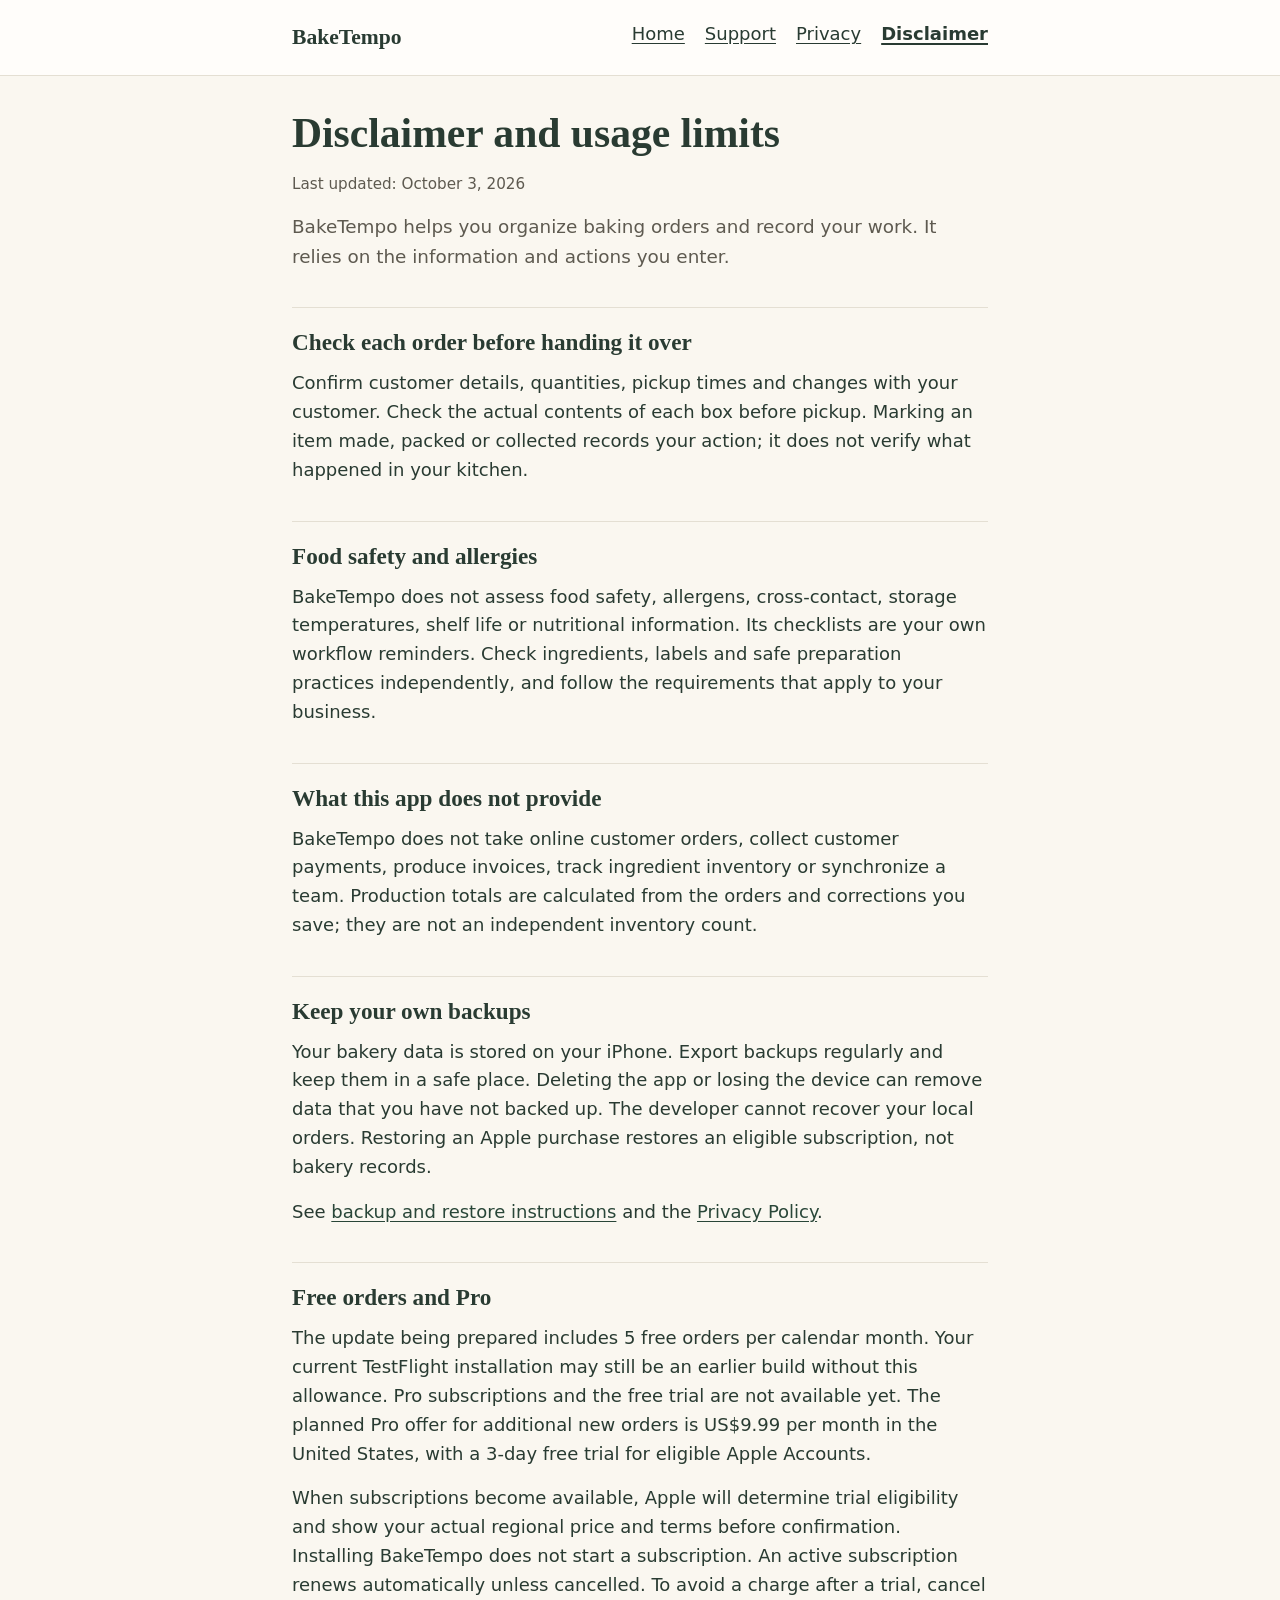
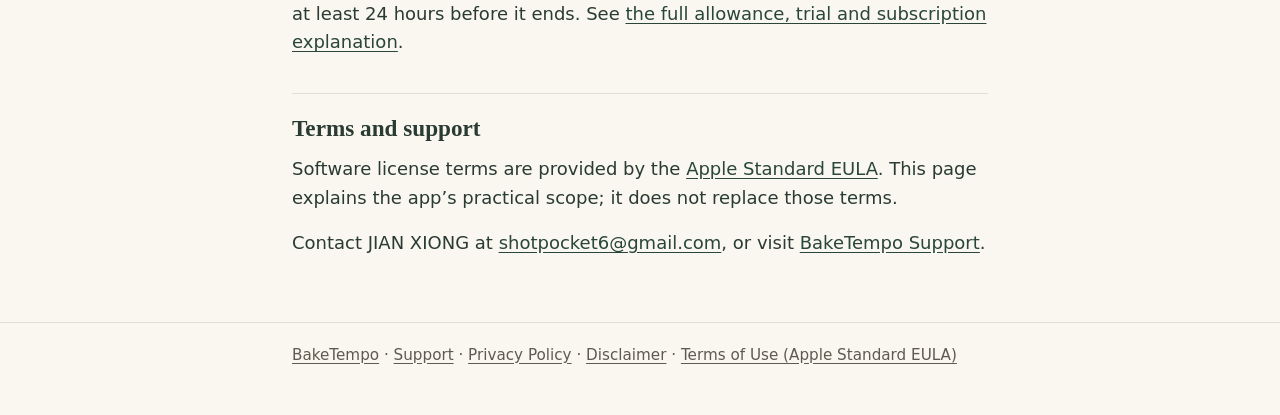
==== disclaimer.html @ bdfa401a "Publish BakeTempo support, privacy and usage pages" ====
<!doctype html>
<html lang="en">
<head>
  <meta charset="utf-8">
  <meta name="viewport" content="width=device-width, initial-scale=1">
  <meta name="color-scheme" content="light dark">
  <meta name="description" content="Usage limits for BakeTempo: order checks, food safety, backups and Apple subscriptions.">
  <title>Disclaimer · BakeTempo</title>
  <link rel="stylesheet" href="styles.css">
</head>
<body>
  <a class="skip-link" href="#main">Skip to content</a>
  <header class="site-header">
    <div class="inner">
      <a class="brand" href="index.html">BakeTempo</a>
      <nav aria-label="Site">
        <ul>
          <li><a href="index.html">Home</a></li>
          <li><a href="support.html">Support</a></li>
          <li><a href="privacy.html">Privacy</a></li>
          <li><a href="disclaimer.html" aria-current="page">Disclaimer</a></li>
        </ul>
      </nav>
    </div>
  </header>

  <main id="main">
    <h1>Disclaimer and usage limits</h1>
    <p class="meta">Last updated: October 3, 2026</p>
    <p class="lede">BakeTempo helps you organize baking orders and record your work. It relies on the information and actions you enter.</p>
    <section aria-labelledby="check-orders">
      <h2 id="check-orders">Check each order before handing it over</h2>
      <p>Confirm customer details, quantities, pickup times and changes with your customer. Check the actual contents of each box before pickup. Marking an item made, packed or collected records your action; it does not verify what happened in your kitchen.</p>
    </section>
    <section aria-labelledby="food-safety">
      <h2 id="food-safety">Food safety and allergies</h2>
      <p>BakeTempo does not assess food safety, allergens, cross-contact, storage temperatures, shelf life or nutritional information. Its checklists are your own workflow reminders. Check ingredients, labels and safe preparation practices independently, and follow the requirements that apply to your business.</p>
    </section>
    <section aria-labelledby="scope">
      <h2 id="scope">What this app does not provide</h2>
      <p>BakeTempo does not take online customer orders, collect customer payments, produce invoices, track ingredient inventory or synchronize a team. Production totals are calculated from the orders and corrections you save; they are not an independent inventory count.</p>
    </section>
    <section aria-labelledby="backup">
      <h2 id="backup">Keep your own backups</h2>
      <p>Your bakery data is stored on your iPhone. Export backups regularly and keep them in a safe place. Deleting the app or losing the device can remove data that you have not backed up. The developer cannot recover your local orders. Restoring an Apple purchase restores an eligible subscription, not bakery records.</p>
      <p>See <a href="support.html#backups">backup and restore instructions</a> and the <a href="privacy.html">Privacy Policy</a>.</p>
    </section>
    <section aria-labelledby="subscription">
      <h2 id="subscription">Free orders and Pro</h2>
      <p>The update being prepared includes 5 free orders per calendar month. Your current TestFlight installation may still be an earlier build without this allowance. Pro subscriptions and the free trial are not available yet. The planned Pro offer for additional new orders is US$9.99 per month in the United States, with a 3-day free trial for eligible Apple Accounts.</p>
      <p>When subscriptions become available, Apple will determine trial eligibility and show your actual regional price and terms before confirmation. Installing BakeTempo does not start a subscription. An active subscription renews automatically unless cancelled. To avoid a charge after a trial, cancel at least 24 hours before it ends. See <a href="support.html#pro">the full allowance, trial and subscription explanation</a>.</p>
    </section>
    <section aria-labelledby="terms">
      <h2 id="terms">Terms and support</h2>
      <p>Software license terms are provided by the <a href="https://www.apple.com/legal/internet-services/itunes/dev/stdeula/">Apple Standard EULA</a>. This page explains the app’s practical scope; it does not replace those terms.</p>
      <p>Contact JIAN XIONG at <a href="mailto:shotpocket6@gmail.com">shotpocket6@gmail.com</a>, or visit <a href="support.html">BakeTempo Support</a>.</p>
    </section>
  </main>

  <footer class="site-footer">
    <div class="inner">
      <p><a href="index.html">BakeTempo</a> · <a href="support.html">Support</a> · <a href="privacy.html">Privacy Policy</a> · <a href="disclaimer.html">Disclaimer</a> · <a href="https://www.apple.com/legal/internet-services/itunes/dev/stdeula/">Terms of Use (Apple Standard EULA)</a></p>
    </div>
  </footer>
</body>
</html>
---- styles.css ----
/* BakeTempo support site. Static, no remote fonts or assets; colors follow the app's light and dark tokens. */

:root {
  color-scheme: light dark;
  --background: #faf7f0;
  --surface: #fffdfa;
  --text: #293b32;
  --text-secondary: #5e5a50;
  --accent: #294638;
  --accent-text: #faf7f0;
  --border: #e4dfd3;
  --positive: #dee7cf;
  --warning-surface: #f1ddc6;
  --warning-text: #5c3f33;
  --focus: #294638;
}

@media (prefers-color-scheme: dark) {
  :root {
    --background: #19231e;
    --surface: #253028;
    --text: #f5f0e5;
    --text-secondary: #c3cabf;
    --accent: #c3d4ac;
    --accent-text: #19231e;
    --border: #435046;
    --positive: #344638;
    --warning-surface: #493a2d;
    --warning-text: #f0cdae;
    --focus: #c3d4ac;
  }
}

*,
*::before,
*::after {
  box-sizing: border-box;
}

html {
  -webkit-text-size-adjust: 100%;
  text-size-adjust: 100%;
}

body {
  margin: 0;
  background: var(--background);
  color: var(--text);
  font-family: -apple-system, BlinkMacSystemFont, "Segoe UI", system-ui, sans-serif;
  font-size: 1.0625rem;
  line-height: 1.6;
}

.skip-link {
  position: absolute;
  left: 1rem;
  top: -4rem;
  padding: 0.6rem 1rem;
  background: var(--accent);
  color: var(--accent-text);
  border-radius: 0.5rem;
  z-index: 10;
}

.skip-link:focus {
  top: 1rem;
}

.site-header {
  border-bottom: 1px solid var(--border);
  background: var(--surface);
}

.site-header .inner,
main,
.site-footer .inner {
  max-width: 46rem;
  margin: 0 auto;
  padding-left: 1.25rem;
  padding-right: 1.25rem;
}

.site-header .inner {
  display: flex;
  flex-wrap: wrap;
  align-items: center;
  justify-content: space-between;
  gap: 0.5rem 1.5rem;
  padding-top: 0.9rem;
  padding-bottom: 0.9rem;
}

.brand {
  font-family: ui-serif, "New York", Georgia, serif;
  font-size: 1.35rem;
  font-weight: 600;
  color: var(--text);
  text-decoration: none;
}

nav ul {
  display: flex;
  flex-wrap: wrap;
  gap: 0.25rem 1.25rem;
  margin: 0;
  padding: 0;
  list-style: none;
}

nav a {
  display: inline-block;
  padding: 0.35rem 0;
  color: var(--text);
  font-weight: 500;
}

nav a[aria-current="page"] {
  text-decoration-thickness: 2px;
  font-weight: 700;
}

main {
  padding-top: 2rem;
  padding-bottom: 3rem;
}

h1,
h2,
h3 {
  font-family: ui-serif, "New York", Georgia, serif;
  line-height: 1.25;
  font-weight: 600;
}

h1 {
  font-size: 2.1rem;
  margin: 0 0 0.75rem;
}

h2 {
  font-size: 1.45rem;
  margin: 2.25rem 0 0.75rem;
  padding-top: 1.25rem;
  border-top: 1px solid var(--border);
}

h3 {
  font-size: 1.15rem;
  margin: 1.5rem 0 0.5rem;
}

p,
ul,
ol {
  margin: 0 0 1rem;
}

ul,
ol {
  padding-left: 1.35rem;
}

li {
  margin-bottom: 0.4rem;
}

a {
  color: var(--accent);
  text-decoration: underline;
  text-underline-offset: 0.18em;
}

a:hover {
  text-decoration-thickness: 2px;
}

a:focus-visible,
.skip-link:focus-visible {
  outline: 3px solid var(--focus);
  outline-offset: 3px;
  border-radius: 0.25rem;
}

.lede {
  font-size: 1.15rem;
  color: var(--text-secondary);
}

.meta {
  color: var(--text-secondary);
  font-size: 0.95rem;
}

.card {
  background: var(--surface);
  border: 1px solid var(--border);
  border-radius: 1rem;
  padding: 1.1rem 1.25rem;
  margin: 1.25rem 0;
}

.card > :last-child {
  margin-bottom: 0;
}

.card > h2:first-child {
  margin-top: 0;
  padding-top: 0;
  border-top: 0;
}

.notice {
  background: var(--warning-surface);
  color: var(--warning-text);
  border-radius: 1rem;
  padding: 1.1rem 1.25rem;
  margin: 1.25rem 0;
}

.notice a {
  color: inherit;
}

.notice > :last-child {
  margin-bottom: 0;
}

.links {
  list-style: none;
  padding: 0;
}

.links li {
  margin-bottom: 0.6rem;
}

.site-footer {
  border-top: 1px solid var(--border);
  color: var(--text-secondary);
  font-size: 0.95rem;
}

.site-footer .inner {
  padding-top: 1.25rem;
  padding-bottom: 2rem;
}

.site-footer a {
  color: var(--text-secondary);
}

@media (min-width: 48rem) {
  body {
    font-size: 1.125rem;
  }

  h1 {
    font-size: 2.6rem;
  }
}

@media print {
  .site-header nav,
  .skip-link {
    display: none;
  }

  a {
    color: inherit;
  }
}
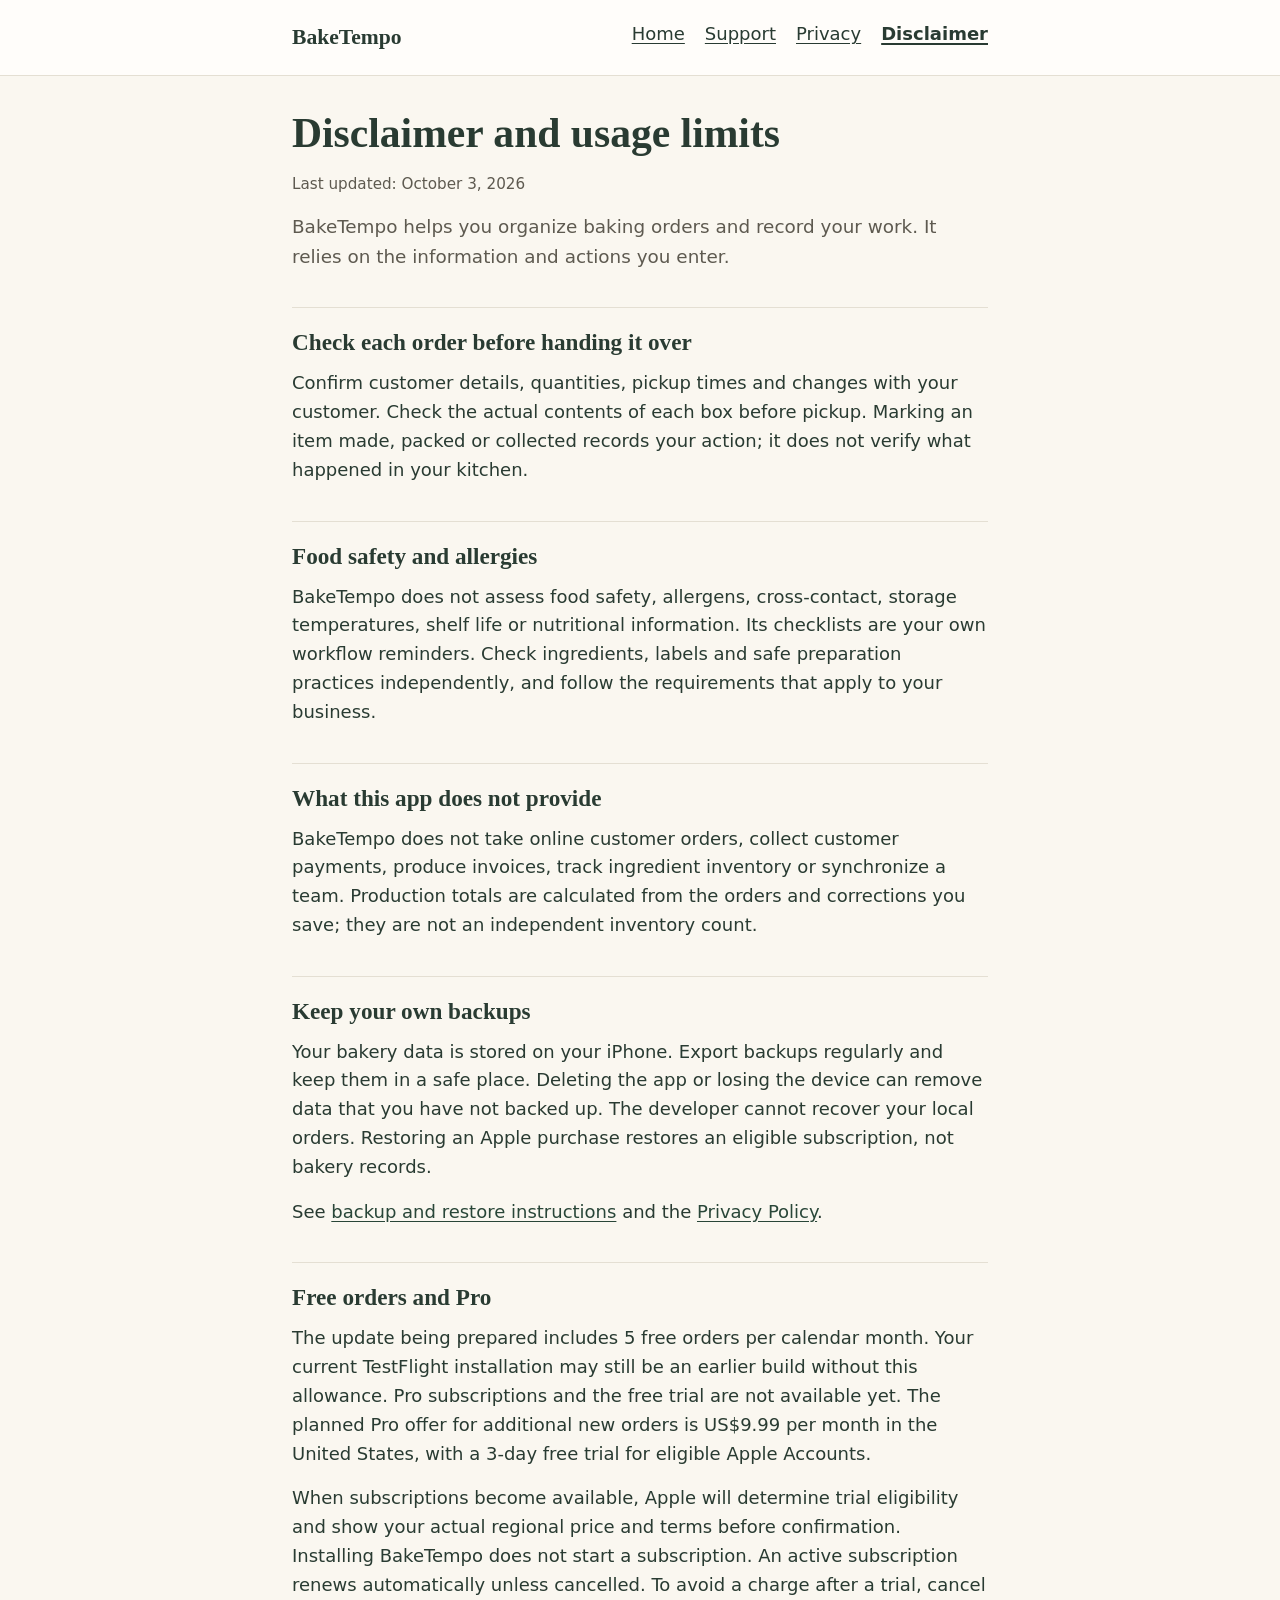
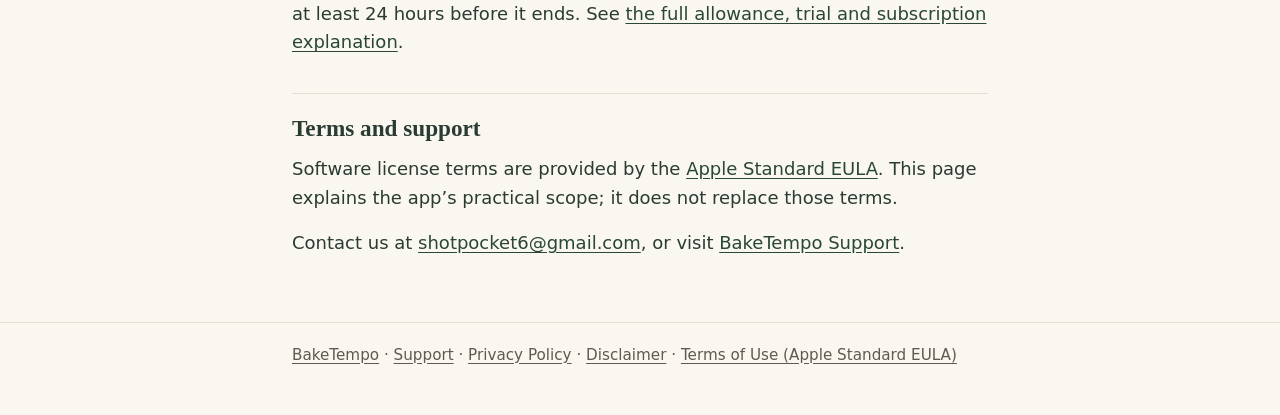
==== commit ad7e0d6b: "Remove personal name from public support contact" ====
--- a/disclaimer.html
+++ b/disclaimer.html
@@ -53,7 +53,7 @@
     <section aria-labelledby="terms">
       <h2 id="terms">Terms and support</h2>
       <p>Software license terms are provided by the <a href="https://www.apple.com/legal/internet-services/itunes/dev/stdeula/">Apple Standard EULA</a>. This page explains the app’s practical scope; it does not replace those terms.</p>
-      <p>Contact JIAN XIONG at <a href="mailto:shotpocket6@gmail.com">shotpocket6@gmail.com</a>, or visit <a href="support.html">BakeTempo Support</a>.</p>
+      <p>Contact us at <a href="mailto:shotpocket6@gmail.com">shotpocket6@gmail.com</a>, or visit <a href="support.html">BakeTempo Support</a>.</p>
     </section>
   </main>
 
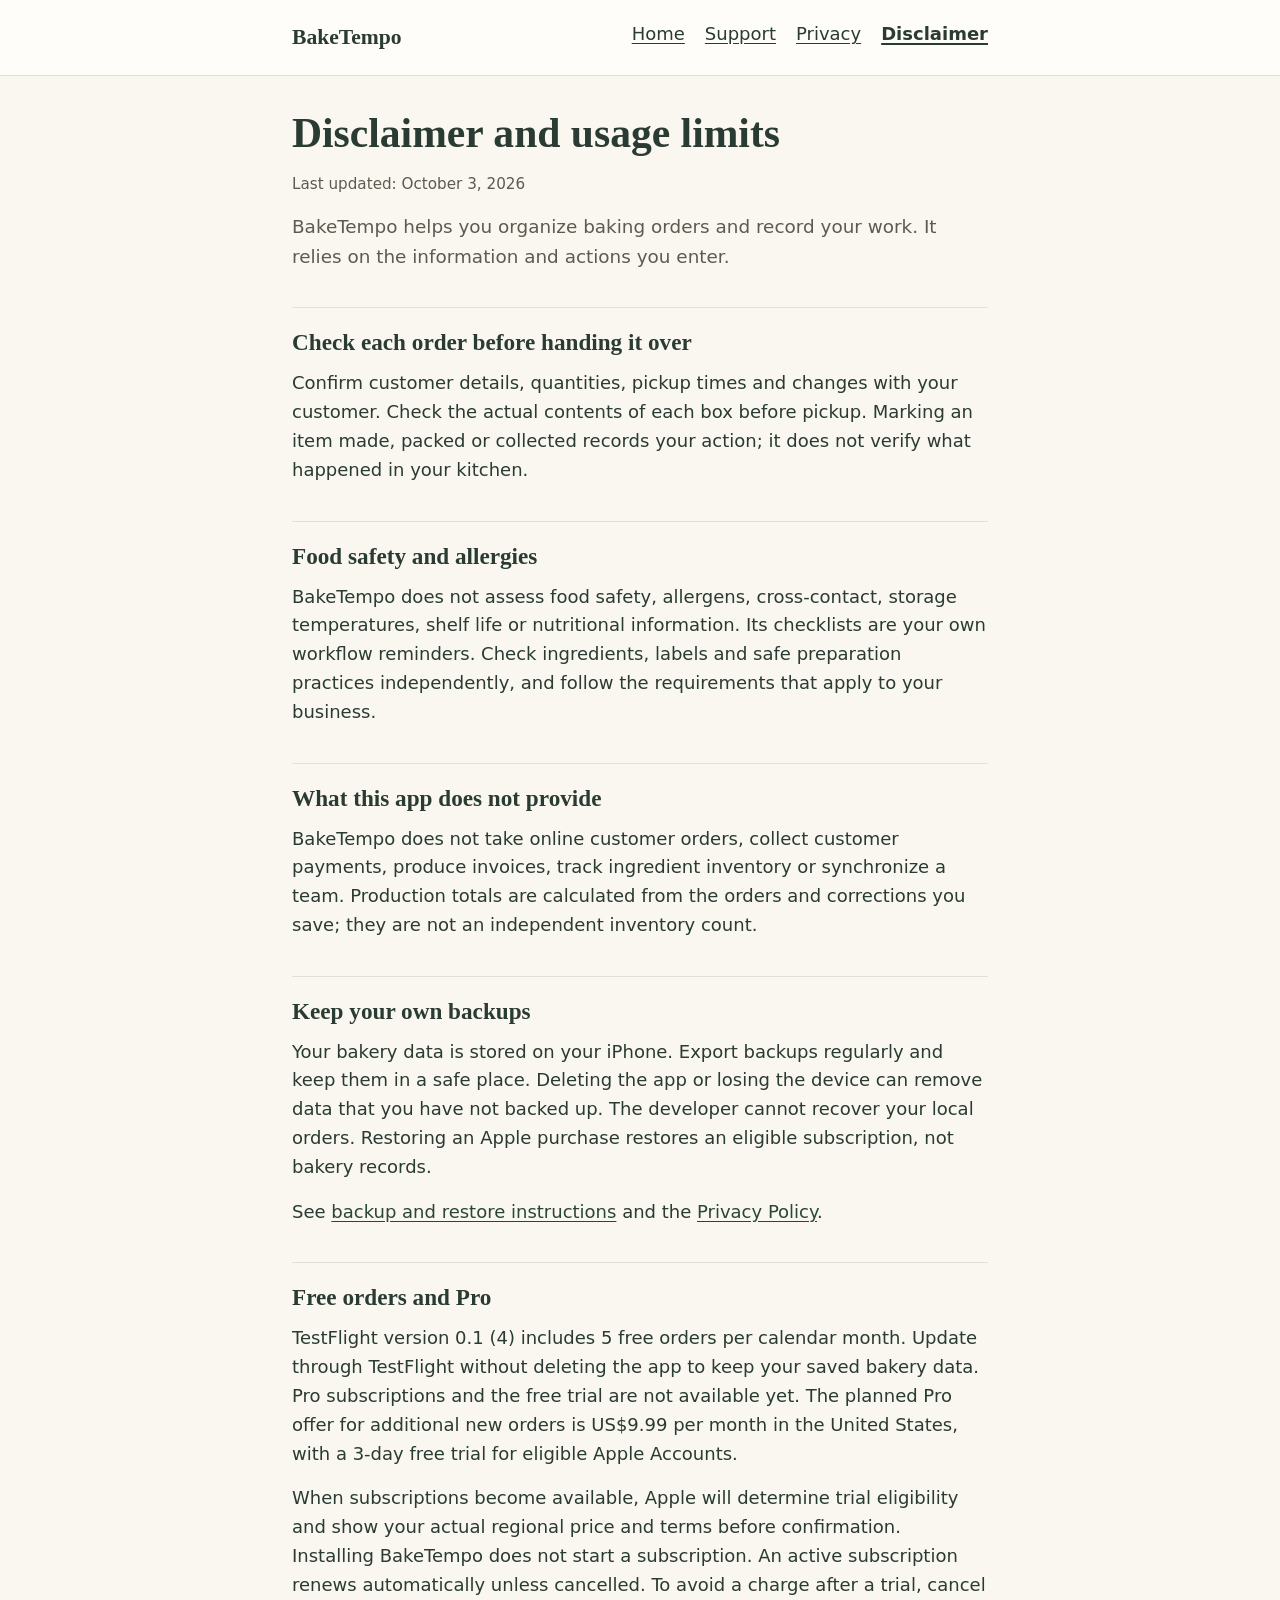
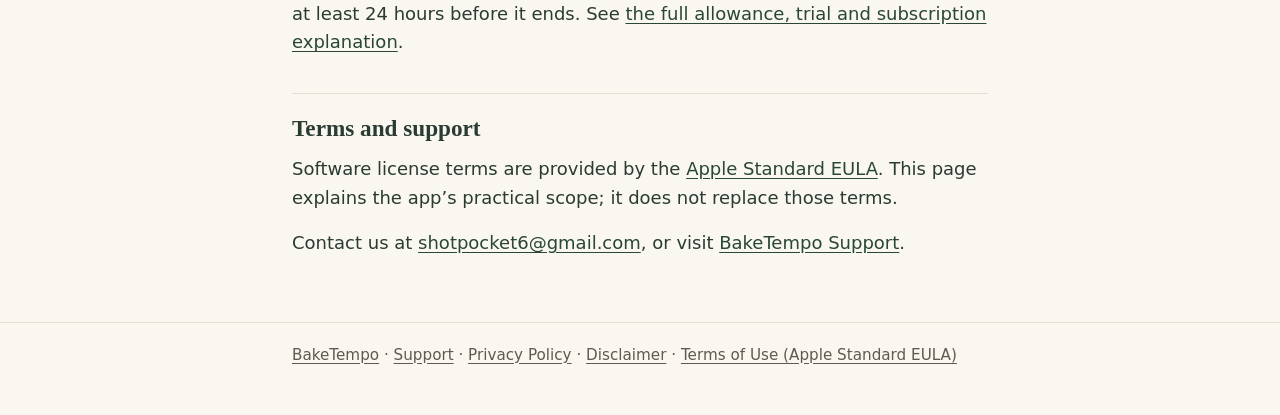
==== commit 958683c2: "docs: update build 4 support and remove sample guidance" ====
--- a/disclaimer.html
+++ b/disclaimer.html
@@ -47,7 +47,7 @@
     </section>
     <section aria-labelledby="subscription">
       <h2 id="subscription">Free orders and Pro</h2>
-      <p>The update being prepared includes 5 free orders per calendar month. Your current TestFlight installation may still be an earlier build without this allowance. Pro subscriptions and the free trial are not available yet. The planned Pro offer for additional new orders is US$9.99 per month in the United States, with a 3-day free trial for eligible Apple Accounts.</p>
+      <p>TestFlight version 0.1 (4) includes 5 free orders per calendar month. Update through TestFlight without deleting the app to keep your saved bakery data. Pro subscriptions and the free trial are not available yet. The planned Pro offer for additional new orders is US$9.99 per month in the United States, with a 3-day free trial for eligible Apple Accounts.</p>
       <p>When subscriptions become available, Apple will determine trial eligibility and show your actual regional price and terms before confirmation. Installing BakeTempo does not start a subscription. An active subscription renews automatically unless cancelled. To avoid a charge after a trial, cancel at least 24 hours before it ends. See <a href="support.html#pro">the full allowance, trial and subscription explanation</a>.</p>
     </section>
     <section aria-labelledby="terms">
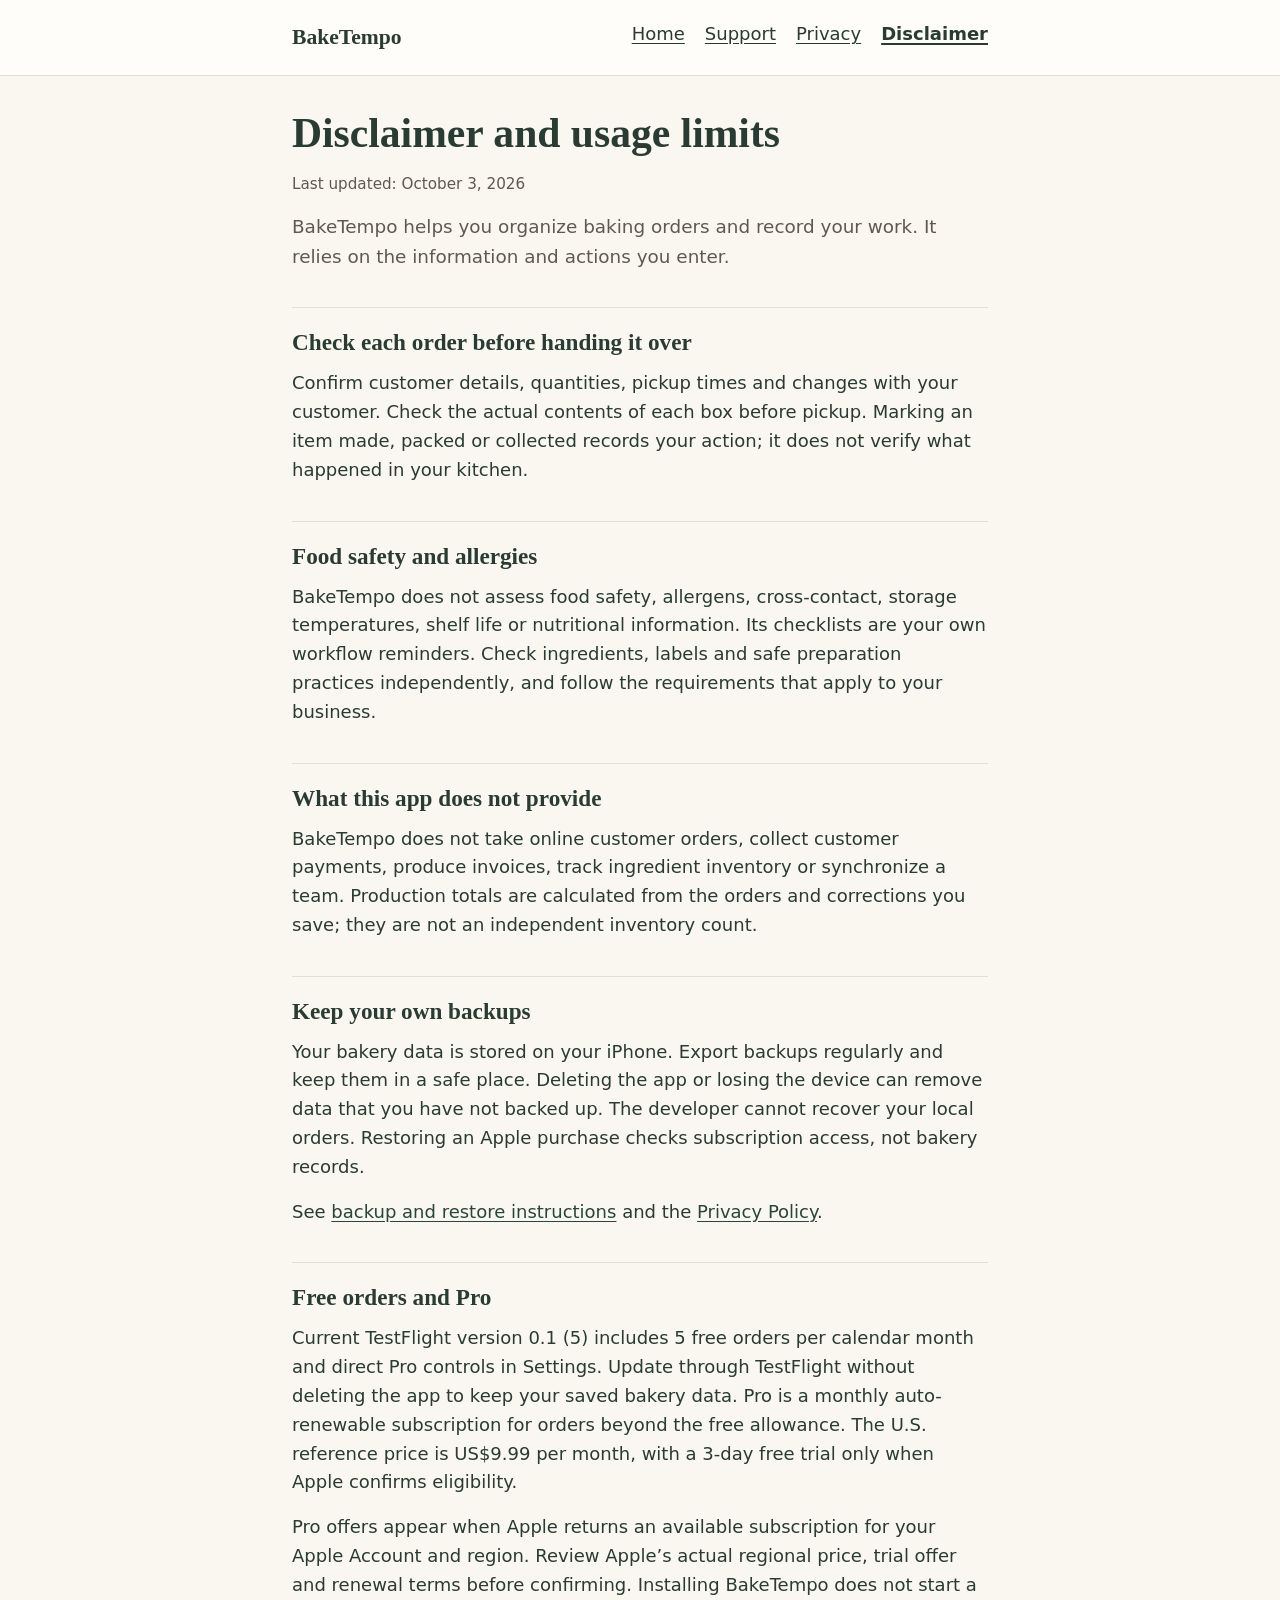
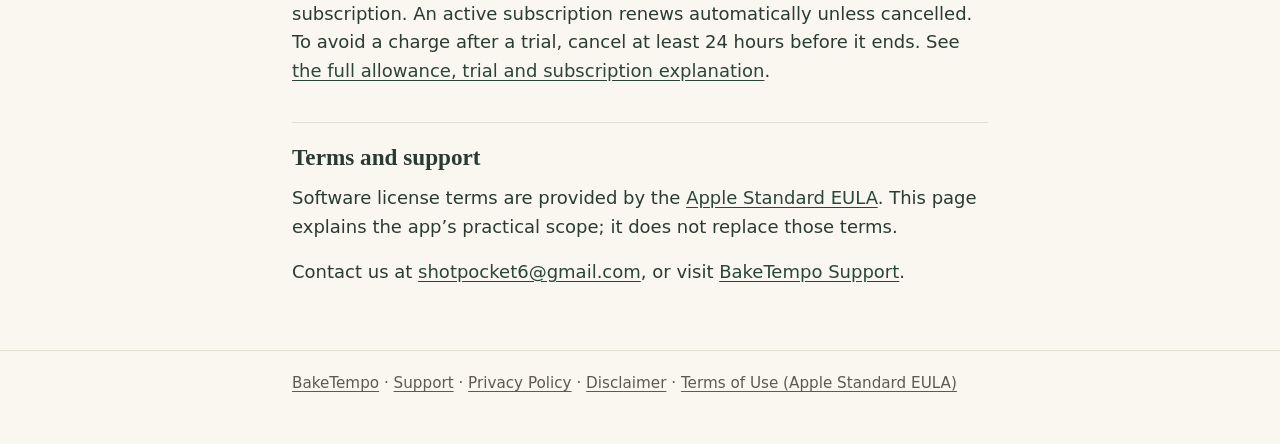
==== commit ec2d8b63: "Update support guidance for TestFlight build 5" ====
--- a/disclaimer.html
+++ b/disclaimer.html
@@ -42,13 +42,13 @@
     </section>
     <section aria-labelledby="backup">
       <h2 id="backup">Keep your own backups</h2>
-      <p>Your bakery data is stored on your iPhone. Export backups regularly and keep them in a safe place. Deleting the app or losing the device can remove data that you have not backed up. The developer cannot recover your local orders. Restoring an Apple purchase restores an eligible subscription, not bakery records.</p>
+      <p>Your bakery data is stored on your iPhone. Export backups regularly and keep them in a safe place. Deleting the app or losing the device can remove data that you have not backed up. The developer cannot recover your local orders. Restoring an Apple purchase checks subscription access, not bakery records.</p>
       <p>See <a href="support.html#backups">backup and restore instructions</a> and the <a href="privacy.html">Privacy Policy</a>.</p>
     </section>
     <section aria-labelledby="subscription">
       <h2 id="subscription">Free orders and Pro</h2>
-      <p>TestFlight version 0.1 (4) includes 5 free orders per calendar month. Update through TestFlight without deleting the app to keep your saved bakery data. Pro subscriptions and the free trial are not available yet. The planned Pro offer for additional new orders is US$9.99 per month in the United States, with a 3-day free trial for eligible Apple Accounts.</p>
-      <p>When subscriptions become available, Apple will determine trial eligibility and show your actual regional price and terms before confirmation. Installing BakeTempo does not start a subscription. An active subscription renews automatically unless cancelled. To avoid a charge after a trial, cancel at least 24 hours before it ends. See <a href="support.html#pro">the full allowance, trial and subscription explanation</a>.</p>
+      <p>Current TestFlight version 0.1 (5) includes 5 free orders per calendar month and direct Pro controls in Settings. Update through TestFlight without deleting the app to keep your saved bakery data. Pro is a monthly auto-renewable subscription for orders beyond the free allowance. The U.S. reference price is US$9.99 per month, with a 3-day free trial only when Apple confirms eligibility.</p>
+      <p>Pro offers appear when Apple returns an available subscription for your Apple Account and region. Review Apple’s actual regional price, trial offer and renewal terms before confirming. Installing BakeTempo does not start a subscription. An active subscription renews automatically unless cancelled. To avoid a charge after a trial, cancel at least 24 hours before it ends. See <a href="support.html#pro">the full allowance, trial and subscription explanation</a>.</p>
     </section>
     <section aria-labelledby="terms">
       <h2 id="terms">Terms and support</h2>
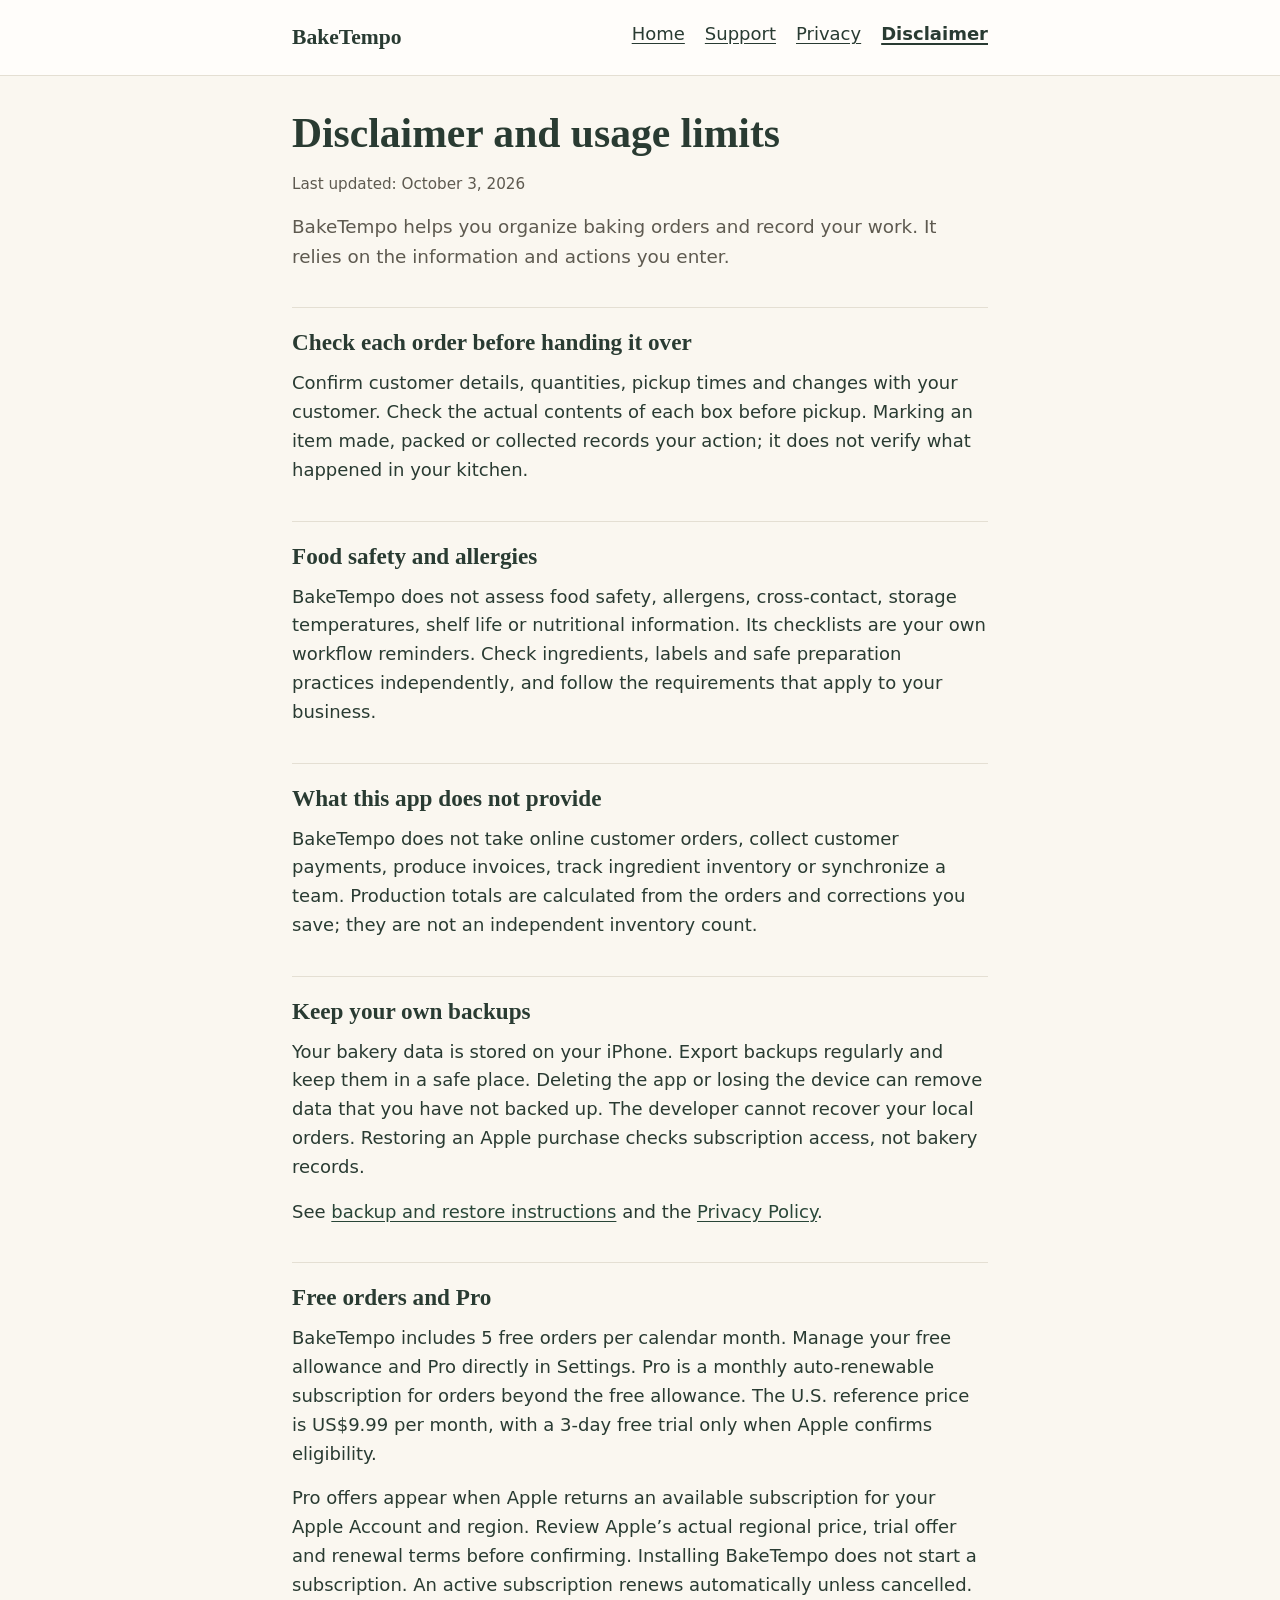
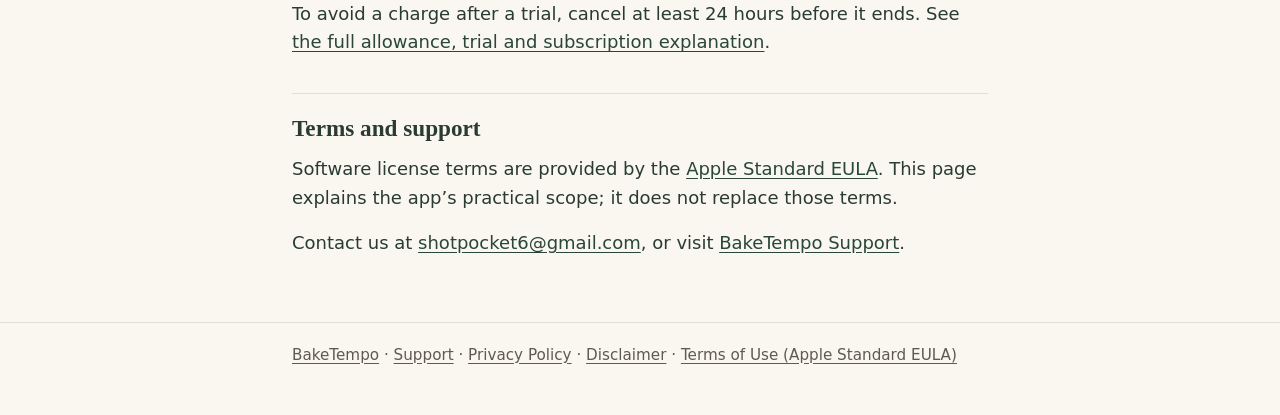
==== commit 9386d819: "Keep product and support guidance current" ====
--- a/disclaimer.html
+++ b/disclaimer.html
@@ -47,7 +47,7 @@
     </section>
     <section aria-labelledby="subscription">
       <h2 id="subscription">Free orders and Pro</h2>
-      <p>Current TestFlight version 0.1 (5) includes 5 free orders per calendar month and direct Pro controls in Settings. Update through TestFlight without deleting the app to keep your saved bakery data. Pro is a monthly auto-renewable subscription for orders beyond the free allowance. The U.S. reference price is US$9.99 per month, with a 3-day free trial only when Apple confirms eligibility.</p>
+      <p>BakeTempo includes 5 free orders per calendar month. Manage your free allowance and Pro directly in Settings. Pro is a monthly auto-renewable subscription for orders beyond the free allowance. The U.S. reference price is US$9.99 per month, with a 3-day free trial only when Apple confirms eligibility.</p>
       <p>Pro offers appear when Apple returns an available subscription for your Apple Account and region. Review Apple’s actual regional price, trial offer and renewal terms before confirming. Installing BakeTempo does not start a subscription. An active subscription renews automatically unless cancelled. To avoid a charge after a trial, cancel at least 24 hours before it ends. See <a href="support.html#pro">the full allowance, trial and subscription explanation</a>.</p>
     </section>
     <section aria-labelledby="terms">
